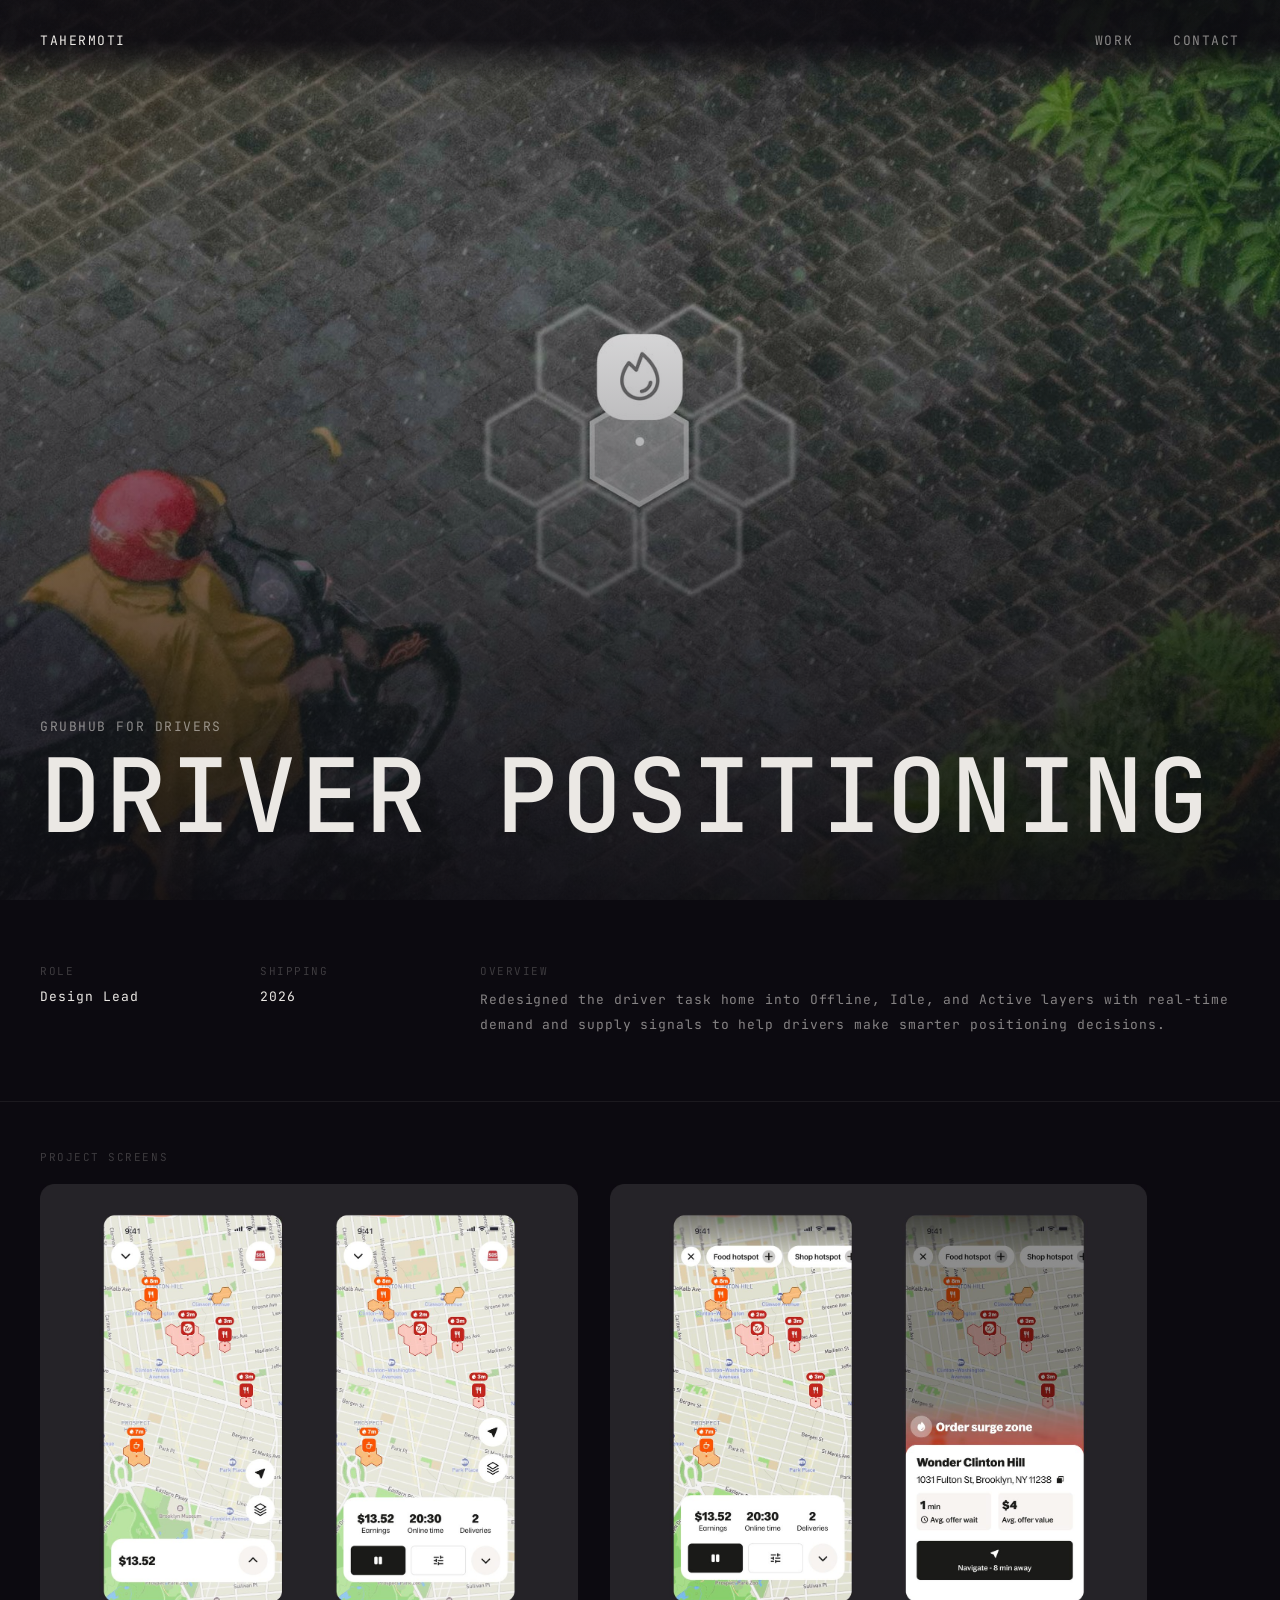
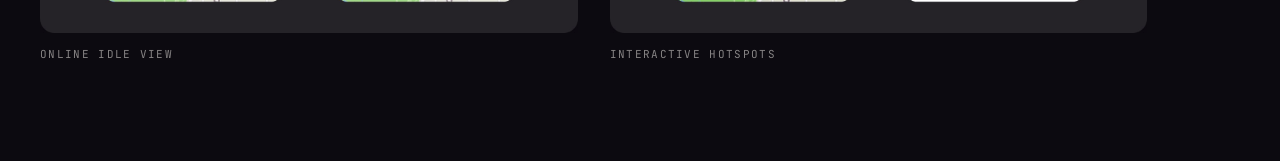
==== heatmaps.html @ c9257034 "Add content updates: hero images, rename, grid labels, link fixes, gallery reorder - Swap all hero i" ====
<!DOCTYPE html>
<html lang="en">
<head>
<meta charset="UTF-8">
<meta name="viewport" content="width=device-width, initial-scale=1.0">
<title>Driver Positioning — TAHERMOTI</title>
<link rel="preconnect" href="https://fonts.googleapis.com">
<link rel="preconnect" href="https://fonts.gstatic.com" crossorigin>
<link href="https://fonts.googleapis.com/css2?family=JetBrains+Mono:wght@400;500&display=swap" rel="stylesheet">
<style>
*, *::before, *::after { box-sizing: border-box; margin: 0; padding: 0; }
:root {
  --fg:   rgba(235,232,228,1);
  --fg-2: rgba(235,232,228,0.55);
  --fg-3: rgba(235,232,228,0.22);
  --fg-4: rgba(235,232,228,0.07);
  --bg:   #0C0A10;
  --mono: 'JetBrains Mono', monospace;
}
html { background: var(--bg); color: var(--fg); font-family: var(--mono); }
body { min-height: 100vh; }
a, button { font-family: var(--mono); cursor: pointer; text-decoration: none; color: inherit; }

/* NAV */
nav {
  display: flex;
  align-items: flex-start;
  padding: 32px 40px;
  position: fixed;
  top: 0; left: 0; right: 0;
  z-index: 100;
  background: linear-gradient(to bottom, rgba(12,10,16,0.85) 50%, transparent);
}
.nav-logo { font-size: 13px; letter-spacing: 0.12em; text-transform: uppercase; margin-right: auto; }
.nav-logo:hover { color: var(--fg-2); }
.nav-link { font-size: 13px; letter-spacing: 0.12em; text-transform: uppercase; color: var(--fg-2); margin-left: 40px; }
.nav-link:hover { color: var(--fg); }

/* HERO — full bleed with title overlaid */
.hero {
  position: relative;
  width: 100%;
  height: 100vh;
  overflow: hidden;
}
.hero-img {
  position: absolute;
  inset: 0;
  width: 100%; height: 100%;
  object-fit: cover;
  object-position: center 30%;
  display: block;
}
.hero-overlay {
  position: absolute;
  inset: 0;
  background: linear-gradient(to bottom,
    rgba(12,10,16,0.15) 0%,
    rgba(12,10,16,0.1)  30%,
    rgba(12,10,16,0.45) 65%,
    rgba(12,10,16,0.88) 100%);
}
.hero-text {
  position: absolute;
  bottom: 0; left: 0; right: 0;
  padding: 0 40px 56px;
}
.hero-platform {
  font-size: 13px; letter-spacing: 0.12em;
  color: var(--fg-2); margin-bottom: 12px;
  text-transform: uppercase;
}
.hero-title {
  font-size: clamp(48px, 8vw, 112px);
  letter-spacing: 0.04em;
  text-transform: uppercase;
  font-weight: 500;
  line-height: 0.95;
}

/* INFO ROW */
.info-row {
  display: grid;
  grid-template-columns: 180px 180px 1fr;
  gap: 40px;
  padding: 64px 40px 64px;
  border-bottom: 1px solid var(--fg-4);
}
.info-col-label {
  font-size: 11px; letter-spacing: 0.14em; text-transform: uppercase;
  color: var(--fg-3); margin-bottom: 10px;
}
.info-col-value { font-size: 13px; letter-spacing: 0.08em; color: var(--fg); }
.info-col-desc { font-size: 13px; letter-spacing: 0.07em; color: var(--fg-2); line-height: 1.9; }

/* GALLERY */
.gallery-wrap { padding: 48px 40px 100px; }
.gallery-label {
  font-size: 11px; letter-spacing: 0.14em; text-transform: uppercase;
  color: var(--fg-3); margin-bottom: 20px;
}
.gallery-scroll {
  display: flex;
  gap: 32px;
  overflow-x: auto;
  -ms-overflow-style: none;
  scrollbar-width: none;
  cursor: grab;
}
.gallery-scroll:active { cursor: grabbing; }
.gallery-scroll::-webkit-scrollbar { display: none; }
.gallery-item {
  flex-shrink: 0;
  width: clamp(380px, 42vw, 680px);
  display: flex;
  flex-direction: column;
  gap: 14px;
}
.gallery-item img {
  width: 100%; display: block;
  height: auto;
  border-radius: 2px;
}
.gallery-item-label {
  font-size: 11px; letter-spacing: 0.12em; text-transform: uppercase;
  color: var(--fg-2);
}
@media (max-width: 640px) {
  nav { padding: 20px 20px; }
  .hero { height: 55vh; }
  .hero-text { padding: 0 20px 36px; }
  .hero-title { font-size: clamp(36px, 11vw, 80px); }
  .info-row {
    grid-template-columns: 1fr;
    gap: 24px;
    padding: 36px 20px;
  }
  .gallery-wrap { padding: 32px 0 80px 20px; }
  .gallery-item { width: 78vw; }
}
</style>
</head>
<body>

<nav>
  <a class="nav-logo" href="index.html">TAHERMOTI</a>
  <a class="nav-link" href="index.html#work">WORK</a>
  <a class="nav-link" href="index.html">CONTACT</a>
</nav>

<div class="hero">
  <img class="hero-img" src="[data-uri]" alt="Heatmaps">
  <div class="hero-overlay"></div>
  <div class="hero-text">
    <div class="hero-platform">Grubhub for Drivers</div>
    <h1 class="hero-title">Driver Positioning</h1>
  </div>
</div>

<div class="info-row">
  <div>
    <div class="info-col-label">ROLE</div>
    <div class="info-col-value">Design Lead</div>
  </div>
  <div>
    <div class="info-col-label">SHIPPING</div>
    <div class="info-col-value">2026</div>
  </div>
  <div>
    <div class="info-col-label">OVERVIEW</div>
    <div class="info-col-desc">Redesigned the driver task home into Offline, Idle, and Active layers with real-time demand and supply signals to help drivers make smarter positioning decisions.</div>
  </div>
</div>

<div class="gallery-wrap">
  <div class="gallery-label">PROJECT SCREENS</div>
  <div class="gallery-scroll" id="gallery">
    <div class="gallery-item">
      <img src="[data-uri]" alt="ONLINE IDLE VIEW">
      <span class="gallery-item-label">Online Idle View</span>
    </div>
    <div class="gallery-item">
      <img src="[data-uri]" alt="INTERACTIVE HOTSPOTS">
      <span class="gallery-item-label">Interactive Hotspots</span>
    </div>
  </div>
</div>

<script>
const g = document.getElementById('gallery');
let down=false, sx, sl;
g.addEventListener('mousedown', e=>{ down=true; sx=e.pageX-g.offsetLeft; sl=g.scrollLeft; });
g.addEventListener('mouseleave',()=>down=false);
g.addEventListener('mouseup',()=>down=false);
g.addEventListener('mousemove', e=>{ if(!down)return; e.preventDefault(); g.scrollLeft=sl-(e.pageX-g.offsetLeft-sx)*1.2; });
const C='!<>-_\/[]{}=+*^?#@$%&0123456789ABCDEFGHIJKLMNOPQRSTUVWXYZ';
function sc(el){const o=el.dataset.o||el.textContent;el.dataset.o=o;let f=0,t=18;if(el._t)clearInterval(el._t);el._t=setInterval(()=>{const r=Math.floor(f/t*o.length);el.textContent=o.split('').map((c,i)=>{if(' .@:-'.includes(c))return c;if(i<r)return c;return C[Math.floor(Math.random()*C.length)];}).join('');if(++f>t){clearInterval(el._t);el.textContent=o;}},33);}
document.querySelectorAll('nav a').forEach(el=>el.addEventListener('mouseenter',()=>sc(el)));
</script>
</body>
</html>
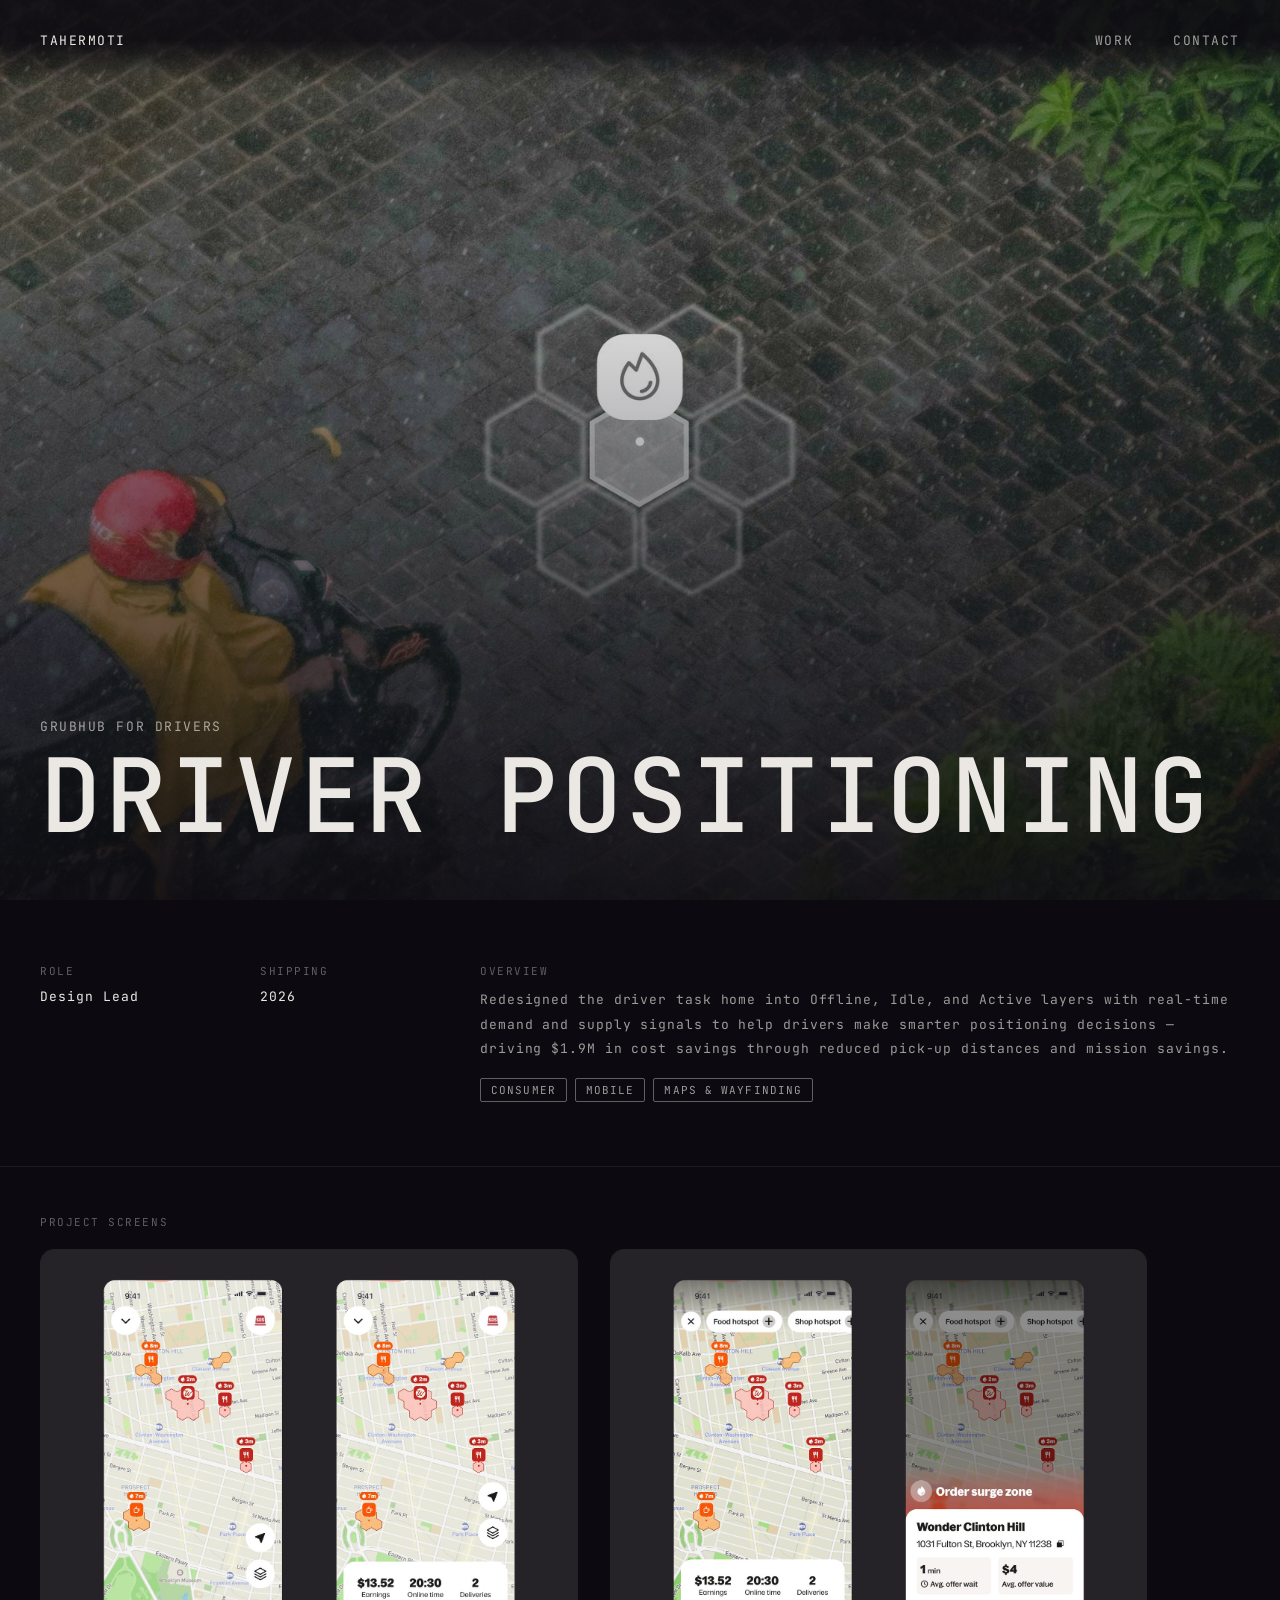
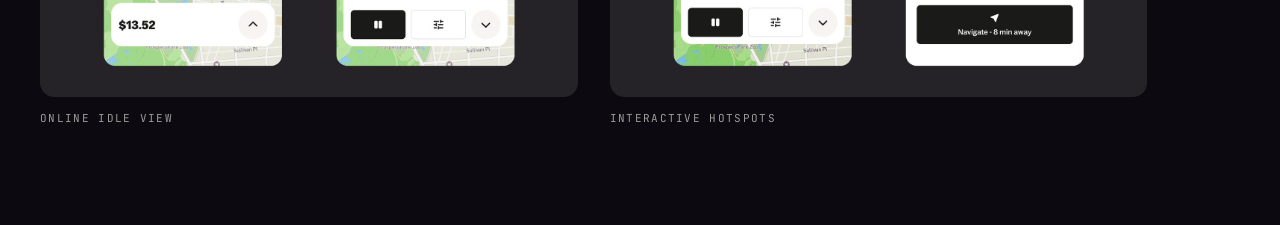
==== commit 8e9e67e9: "Update project galleries, add lightbox, overviews, and theme tags - Replace gallery images across Ta" ====
--- a/heatmaps.html
+++ b/heatmaps.html
@@ -11,8 +11,8 @@
 *, *::before, *::after { box-sizing: border-box; margin: 0; padding: 0; }
 :root {
   --fg:   rgba(235,232,228,1);
-  --fg-2: rgba(235,232,228,0.55);
-  --fg-3: rgba(235,232,228,0.22);
+  --fg-2: rgba(235,232,228,0.65);
+  --fg-3: rgba(235,232,228,0.38);
   --fg-4: rgba(235,232,228,0.07);
   --bg:   #0C0A10;
   --mono: 'JetBrains Mono', monospace;
@@ -138,6 +138,107 @@
   .gallery-wrap { padding: 32px 0 80px 20px; }
   .gallery-item { width: 78vw; }
 }
+
+/* Lightbox */
+.lightbox {
+  position: fixed;
+  inset: 0;
+  background: rgba(0,0,0,0.9);
+  z-index: 1000;
+  display: flex;
+  align-items: center;
+  justify-content: center;
+  opacity: 0;
+  pointer-events: none;
+  transition: opacity 0.22s ease;
+}
+.lightbox.open {
+  opacity: 1;
+  pointer-events: all;
+}
+.lightbox-inner {
+  display: flex;
+  flex-direction: column;
+  align-items: center;
+  gap: 16px;
+  transform: scale(0.93);
+  opacity: 0;
+  transition: transform 0.28s cubic-bezier(0.16, 1, 0.3, 1), opacity 0.22s ease;
+  max-width: 90vw;
+}
+.lightbox.open .lightbox-inner {
+  transform: scale(1);
+  opacity: 1;
+}
+.lightbox-img {
+  max-width: 90vw;
+  max-height: 78vh;
+  object-fit: contain;
+  border-radius: 6px;
+  display: block;
+}
+.lightbox-label {
+  color: rgba(255,255,255,0.5);
+  font-size: 11px;
+  letter-spacing: 0.1em;
+  text-transform: uppercase;
+}
+.lightbox-close {
+  position: absolute;
+  top: 20px;
+  right: 24px;
+  background: none;
+  border: none;
+  color: rgba(255,255,255,0.7);
+  cursor: pointer;
+  padding: 8px;
+  line-height: 1;
+  font-size: 22px;
+  transition: color 0.15s;
+}
+.lightbox-close:hover { color: #fff; }
+.lightbox-nav {
+  position: fixed;
+  top: 50%;
+  transform: translateY(-50%);
+  background: rgba(255,255,255,0.07);
+  border: 1px solid rgba(255,255,255,0.12);
+  color: rgba(255,255,255,0.8);
+  border-radius: 50%;
+  width: 44px;
+  height: 44px;
+  display: flex;
+  align-items: center;
+  justify-content: center;
+  cursor: pointer;
+  transition: background 0.15s, color 0.15s;
+  font-size: 18px;
+}
+.lightbox-nav:hover { background: rgba(255,255,255,0.14); color: #fff; }
+.lightbox-prev { left: 20px; }
+.lightbox-next { right: 20px; }
+@media (max-width: 768px) {
+  .lightbox-nav { display: none; }
+}
+.gallery-item img { cursor: pointer; }
+
+
+.theme-tags {
+  display: flex;
+  flex-wrap: wrap;
+  gap: 8px;
+  margin-top: 16px;
+}
+.theme-tag {
+  font-size: 11px;
+  letter-spacing: 0.1em;
+  text-transform: uppercase;
+  color: var(--fg-2);
+  border: 1px solid var(--fg-3);
+  border-radius: 2px;
+  padding: 4px 10px;
+}
+
 </style>
 </head>
 <body>
@@ -168,7 +269,12 @@
   </div>
   <div>
     <div class="info-col-label">OVERVIEW</div>
-    <div class="info-col-desc">Redesigned the driver task home into Offline, Idle, and Active layers with real-time demand and supply signals to help drivers make smarter positioning decisions.</div>
+    <div class="info-col-desc">Redesigned the driver task home into Offline, Idle, and Active layers with real-time demand and supply signals to help drivers make smarter positioning decisions — driving $1.9M in cost savings through reduced pick-up distances and mission savings.</div>
+    <div class="theme-tags">
+      <span class="theme-tag">Consumer</span>
+      <span class="theme-tag">Mobile</span>
+      <span class="theme-tag">Maps & Wayfinding</span>
+    </div>
   </div>
 </div>
 
@@ -196,6 +302,83 @@
 const C='!<>-_\/[]{}=+*^?#@$%&0123456789ABCDEFGHIJKLMNOPQRSTUVWXYZ';
 function sc(el){const o=el.dataset.o||el.textContent;el.dataset.o=o;let f=0,t=18;if(el._t)clearInterval(el._t);el._t=setInterval(()=>{const r=Math.floor(f/t*o.length);el.textContent=o.split('').map((c,i)=>{if(' .@:-'.includes(c))return c;if(i<r)return c;return C[Math.floor(Math.random()*C.length)];}).join('');if(++f>t){clearInterval(el._t);el.textContent=o;}},33);}
 document.querySelectorAll('nav a').forEach(el=>el.addEventListener('mouseenter',()=>sc(el)));
+
+// Lightbox
+document.addEventListener('DOMContentLoaded', function(){
+  const lb = document.getElementById('lightbox');
+  const lbImg = document.getElementById('lb-img');
+  const lbLabel = document.getElementById('lb-label');
+  const lbClose = document.getElementById('lb-close');
+  const lbPrev = document.getElementById('lb-prev');
+  const lbNext = document.getElementById('lb-next');
+
+  const items = Array.from(document.querySelectorAll('.gallery-item'));
+  let current = 0;
+  let dragging = false;
+
+  function openLightbox(idx) {
+    current = idx;
+    const item = items[idx];
+    const img = item.querySelector('img');
+    const label = item.querySelector('.gallery-item-label');
+    lbImg.src = img.src;
+    lbLabel.textContent = label ? label.textContent : '';
+    lb.classList.add('open');
+    document.body.style.overflow = 'hidden';
+  }
+
+  function closeLightbox() {
+    lb.classList.remove('open');
+    document.body.style.overflow = '';
+  }
+
+  function showPrev() { openLightbox((current - 1 + items.length) % items.length); }
+  function showNext() { openLightbox((current + 1) % items.length); }
+
+  // Track drag vs click on gallery scroll
+  const gallery = document.getElementById('gallery');
+  let mouseDownX = 0;
+  gallery.addEventListener('mousedown', e => { mouseDownX = e.clientX; });
+
+  items.forEach((item, i) => {
+    item.querySelector('img').addEventListener('click', e => {
+      if (Math.abs(e.clientX - mouseDownX) > 5) return; // was a drag, not a click
+      openLightbox(i);
+    });
+  });
+
+  lbClose.addEventListener('click', closeLightbox);
+  lb.addEventListener('click', e => { if (e.target === lb) closeLightbox(); });
+  lbPrev.addEventListener('click', showPrev);
+  lbNext.addEventListener('click', showNext);
+
+  document.addEventListener('keydown', e => {
+    if (!lb.classList.contains('open')) return;
+    if (e.key === 'Escape') closeLightbox();
+    if (e.key === 'ArrowLeft') showPrev();
+    if (e.key === 'ArrowRight') showNext();
+  });
+
+  // Swipe support
+  let touchStartX = 0;
+  lb.addEventListener('touchstart', e => { touchStartX = e.touches[0].clientX; }, { passive: true });
+  lb.addEventListener('touchend', e => {
+    const dx = e.changedTouches[0].clientX - touchStartX;
+    if (Math.abs(dx) > 50) { dx < 0 ? showNext() : showPrev(); }
+  });
+});
+
 </script>
+
+<div class="lightbox" id="lightbox" role="dialog" aria-modal="true">
+  <button class="lightbox-close" id="lb-close" aria-label="Close">&#x2715;</button>
+  <button class="lightbox-nav lightbox-prev" id="lb-prev" aria-label="Previous">&#8592;</button>
+  <div class="lightbox-inner" id="lb-inner">
+    <img class="lightbox-img" id="lb-img" src="" alt="" />
+    <span class="lightbox-label" id="lb-label"></span>
+  </div>
+  <button class="lightbox-nav lightbox-next" id="lb-next" aria-label="Next">&#8594;</button>
+</div>
+
 </body>
 </html>
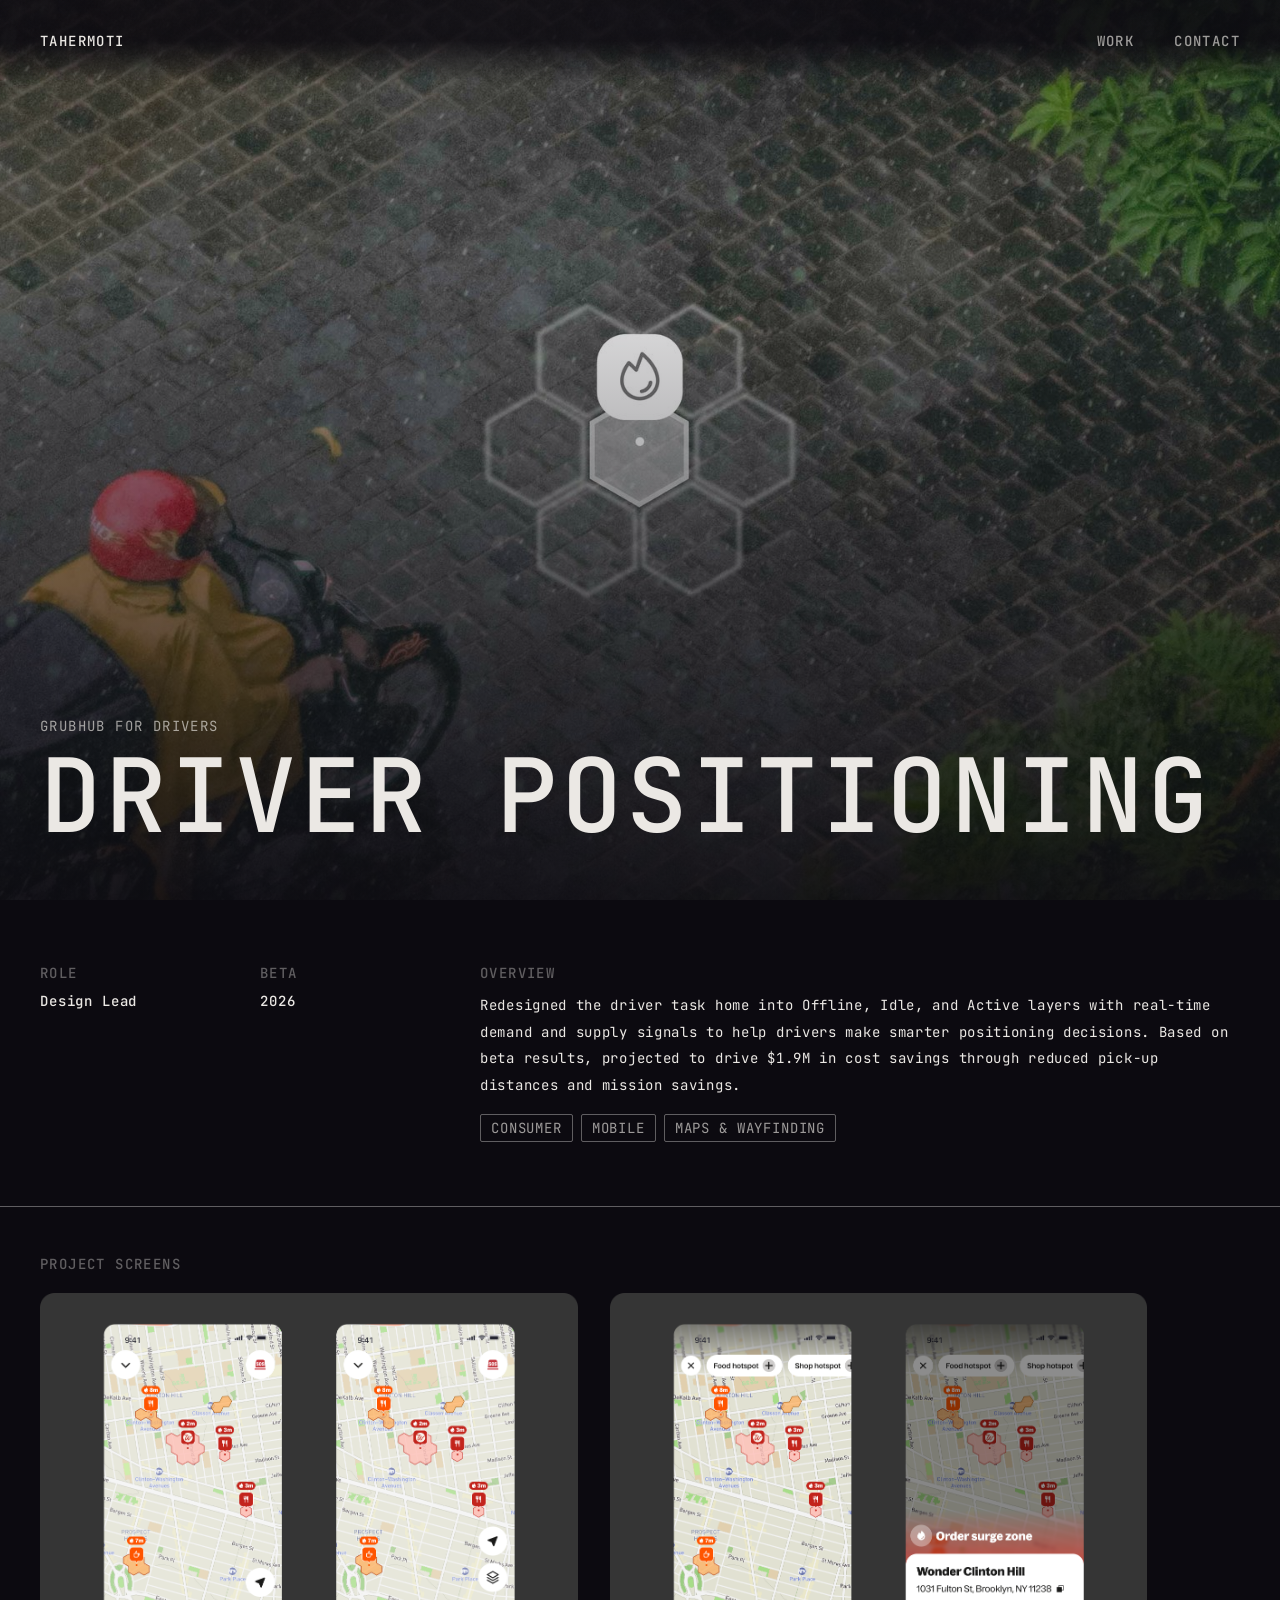
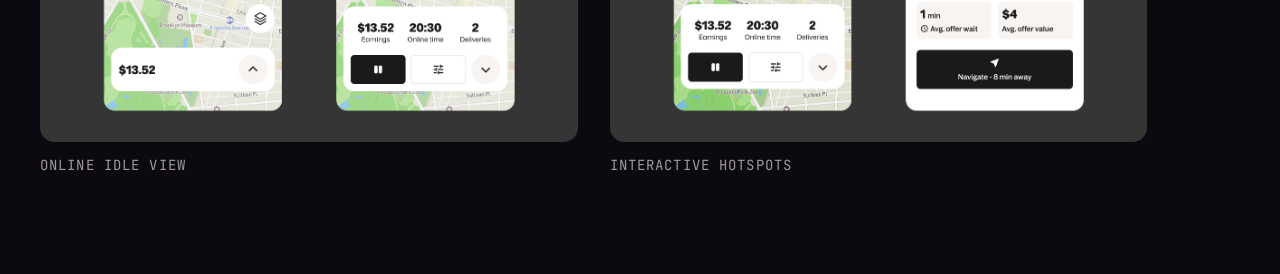
==== commit ea711706: "Add password gate, lightbox, typography updates, beta labels, and project overviews - Password gate " ====
--- a/heatmaps.html
+++ b/heatmaps.html
@@ -31,9 +31,9 @@
   z-index: 100;
   background: linear-gradient(to bottom, rgba(12,10,16,0.85) 50%, transparent);
 }
-.nav-logo { font-size: 13px; letter-spacing: 0.12em; text-transform: uppercase; margin-right: auto; }
+.nav-logo { font-size: 14px; font-weight: 500; letter-spacing: 0.10em; text-transform: uppercase; margin-right: auto; }
 .nav-logo:hover { color: var(--fg-2); }
-.nav-link { font-size: 13px; letter-spacing: 0.12em; text-transform: uppercase; color: var(--fg-2); margin-left: 40px; }
+.nav-link { font-size: 14px; font-weight: 500; letter-spacing: 0.10em; text-transform: uppercase; color: var(--fg-2); margin-left: 40px; }
 .nav-link:hover { color: var(--fg); }
 
 /* HERO — full bleed with title overlaid */
@@ -66,7 +66,7 @@
   padding: 0 40px 56px;
 }
 .hero-platform {
-  font-size: 13px; letter-spacing: 0.12em;
+  font-size: 14px; letter-spacing: 0.10em;
   color: var(--fg-2); margin-bottom: 12px;
   text-transform: uppercase;
 }
@@ -84,19 +84,19 @@
   grid-template-columns: 180px 180px 1fr;
   gap: 40px;
   padding: 64px 40px 64px;
-  border-bottom: 1px solid var(--fg-4);
+  border-bottom: 1px solid var(--fg-3);
 }
 .info-col-label {
-  font-size: 11px; letter-spacing: 0.14em; text-transform: uppercase;
+  font-size: 14px; font-weight: 500; letter-spacing: 0.10em; text-transform: uppercase;
   color: var(--fg-3); margin-bottom: 10px;
 }
-.info-col-value { font-size: 13px; letter-spacing: 0.08em; color: var(--fg); }
-.info-col-desc { font-size: 13px; letter-spacing: 0.07em; color: var(--fg-2); line-height: 1.9; }
+.info-col-value { font-size: 14px; font-weight: 500; letter-spacing: 0.06em; color: var(--fg); }
+.info-col-desc { font-size: 14px; letter-spacing: 0.05em; color: var(--fg); line-height: 1.9; max-width: 750px; }
 
 /* GALLERY */
 .gallery-wrap { padding: 48px 40px 100px; }
 .gallery-label {
-  font-size: 11px; letter-spacing: 0.14em; text-transform: uppercase;
+  font-size: 14px; font-weight: 500; letter-spacing: 0.10em; text-transform: uppercase;
   color: var(--fg-3); margin-bottom: 20px;
 }
 .gallery-scroll {
@@ -122,7 +122,7 @@
   border-radius: 2px;
 }
 .gallery-item-label {
-  font-size: 11px; letter-spacing: 0.12em; text-transform: uppercase;
+  font-size: 14px; letter-spacing: 0.08em; text-transform: uppercase;
   color: var(--fg-2);
 }
 @media (max-width: 640px) {
@@ -178,9 +178,9 @@
   display: block;
 }
 .lightbox-label {
-  color: rgba(255,255,255,0.5);
-  font-size: 11px;
-  letter-spacing: 0.1em;
+  color: var(--fg-2);
+  font-size: 14px;
+  letter-spacing: 0.06em;
   text-transform: uppercase;
 }
 .lightbox-close {
@@ -189,21 +189,21 @@
   right: 24px;
   background: none;
   border: none;
-  color: rgba(255,255,255,0.7);
+  color: var(--fg-2);
   cursor: pointer;
   padding: 8px;
   line-height: 1;
   font-size: 22px;
   transition: color 0.15s;
 }
-.lightbox-close:hover { color: #fff; }
+.lightbox-close:hover { color: var(--fg); }
 .lightbox-nav {
   position: fixed;
   top: 50%;
   transform: translateY(-50%);
   background: rgba(255,255,255,0.07);
-  border: 1px solid rgba(255,255,255,0.12);
-  color: rgba(255,255,255,0.8);
+  border: 1px solid var(--fg-3);
+  color: var(--fg-2);
   border-radius: 50%;
   width: 44px;
   height: 44px;
@@ -214,7 +214,7 @@
   transition: background 0.15s, color 0.15s;
   font-size: 18px;
 }
-.lightbox-nav:hover { background: rgba(255,255,255,0.14); color: #fff; }
+.lightbox-nav:hover { background: rgba(235,232,228,0.14); color: var(--fg); }
 .lightbox-prev { left: 20px; }
 .lightbox-next { right: 20px; }
 @media (max-width: 768px) {
@@ -230,8 +230,8 @@
   margin-top: 16px;
 }
 .theme-tag {
-  font-size: 11px;
-  letter-spacing: 0.1em;
+  font-size: 14px;
+  letter-spacing: 0.06em;
   text-transform: uppercase;
   color: var(--fg-2);
   border: 1px solid var(--fg-3);
@@ -264,12 +264,12 @@
     <div class="info-col-value">Design Lead</div>
   </div>
   <div>
-    <div class="info-col-label">SHIPPING</div>
+    <div class="info-col-label">BETA</div>
     <div class="info-col-value">2026</div>
   </div>
   <div>
     <div class="info-col-label">OVERVIEW</div>
-    <div class="info-col-desc">Redesigned the driver task home into Offline, Idle, and Active layers with real-time demand and supply signals to help drivers make smarter positioning decisions — driving $1.9M in cost savings through reduced pick-up distances and mission savings.</div>
+    <div class="info-col-desc">Redesigned the driver task home into Offline, Idle, and Active layers with real-time demand and supply signals to help drivers make smarter positioning decisions. Based on beta results, projected to drive $1.9M in cost savings through reduced pick-up distances and mission savings.</div>
     <div class="theme-tags">
       <span class="theme-tag">Consumer</span>
       <span class="theme-tag">Mobile</span>
@@ -282,11 +282,11 @@
   <div class="gallery-label">PROJECT SCREENS</div>
   <div class="gallery-scroll" id="gallery">
     <div class="gallery-item">
-      <img src="[data-uri]" alt="ONLINE IDLE VIEW">
+      <img src="[data-uri]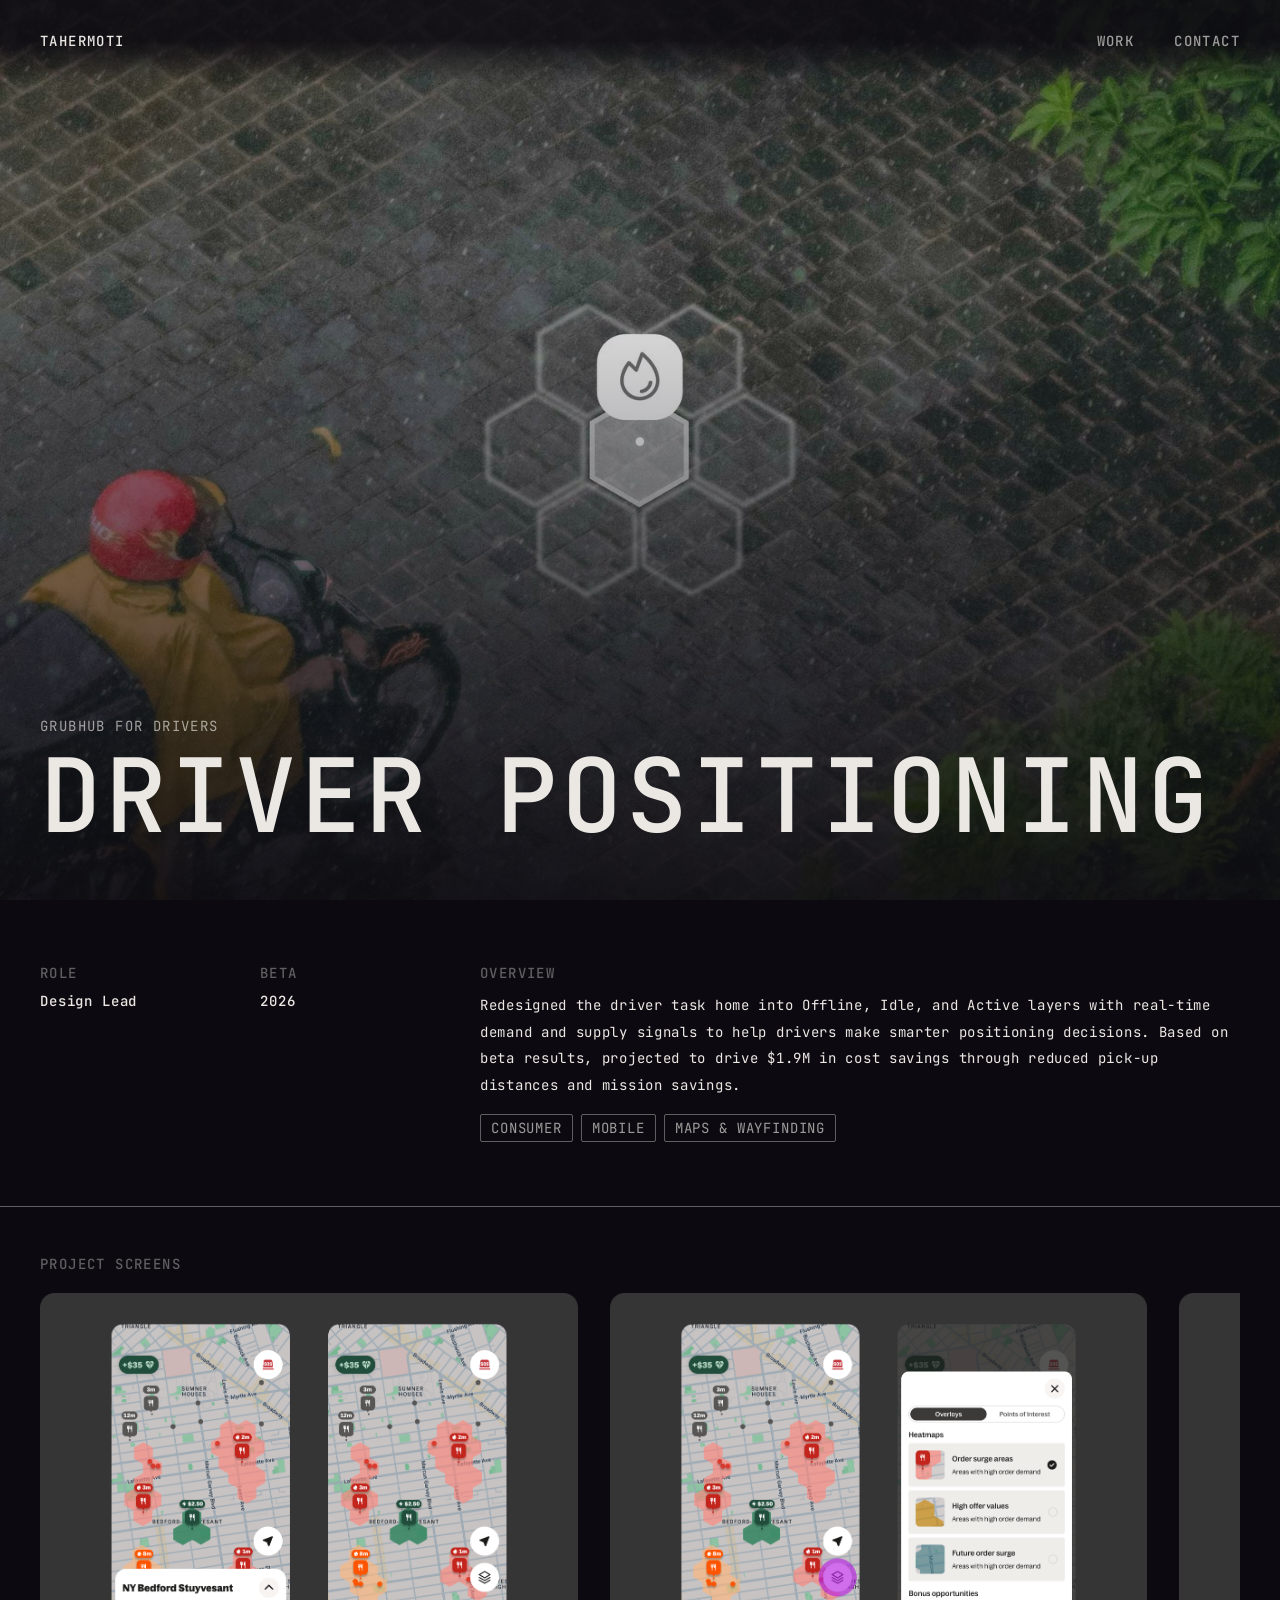
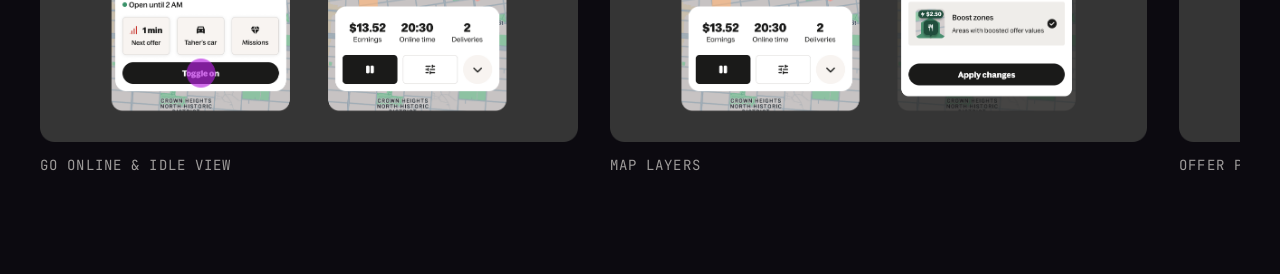
==== commit 209f9e68: "Update heatmaps project gallery with new screens Replaced 2 placeholder images with 8 new project sc" ====
--- a/heatmaps.html
+++ b/heatmaps.html
@@ -1,6 +1,15 @@
 <!DOCTYPE html>
 <html lang="en">
 <head>
+    <script defer src="/_vercel/insights/script.js"></script>
+    <!-- Google tag (gtag.js) -->
+    <script async src="https://www.googletagmanager.com/gtag/js?id=G-L690CL5VLW"></script>
+    <script>
+      window.dataLayer = window.dataLayer || [];
+      function gtag(){dataLayer.push(arguments);}
+      gtag('js', new Date());
+      gtag('config', 'G-L690CL5VLW');
+    </script>
 <meta charset="UTF-8">
 <meta name="viewport" content="width=device-width, initial-scale=1.0">
 <title>Driver Positioning — TAHERMOTI</title>
@@ -280,14 +289,38 @@
 
 <div class="gallery-wrap">
   <div class="gallery-label">PROJECT SCREENS</div>
-  <div class="gallery-scroll" id="gallery">
-    <div class="gallery-item">
-      <img src="[data-uri]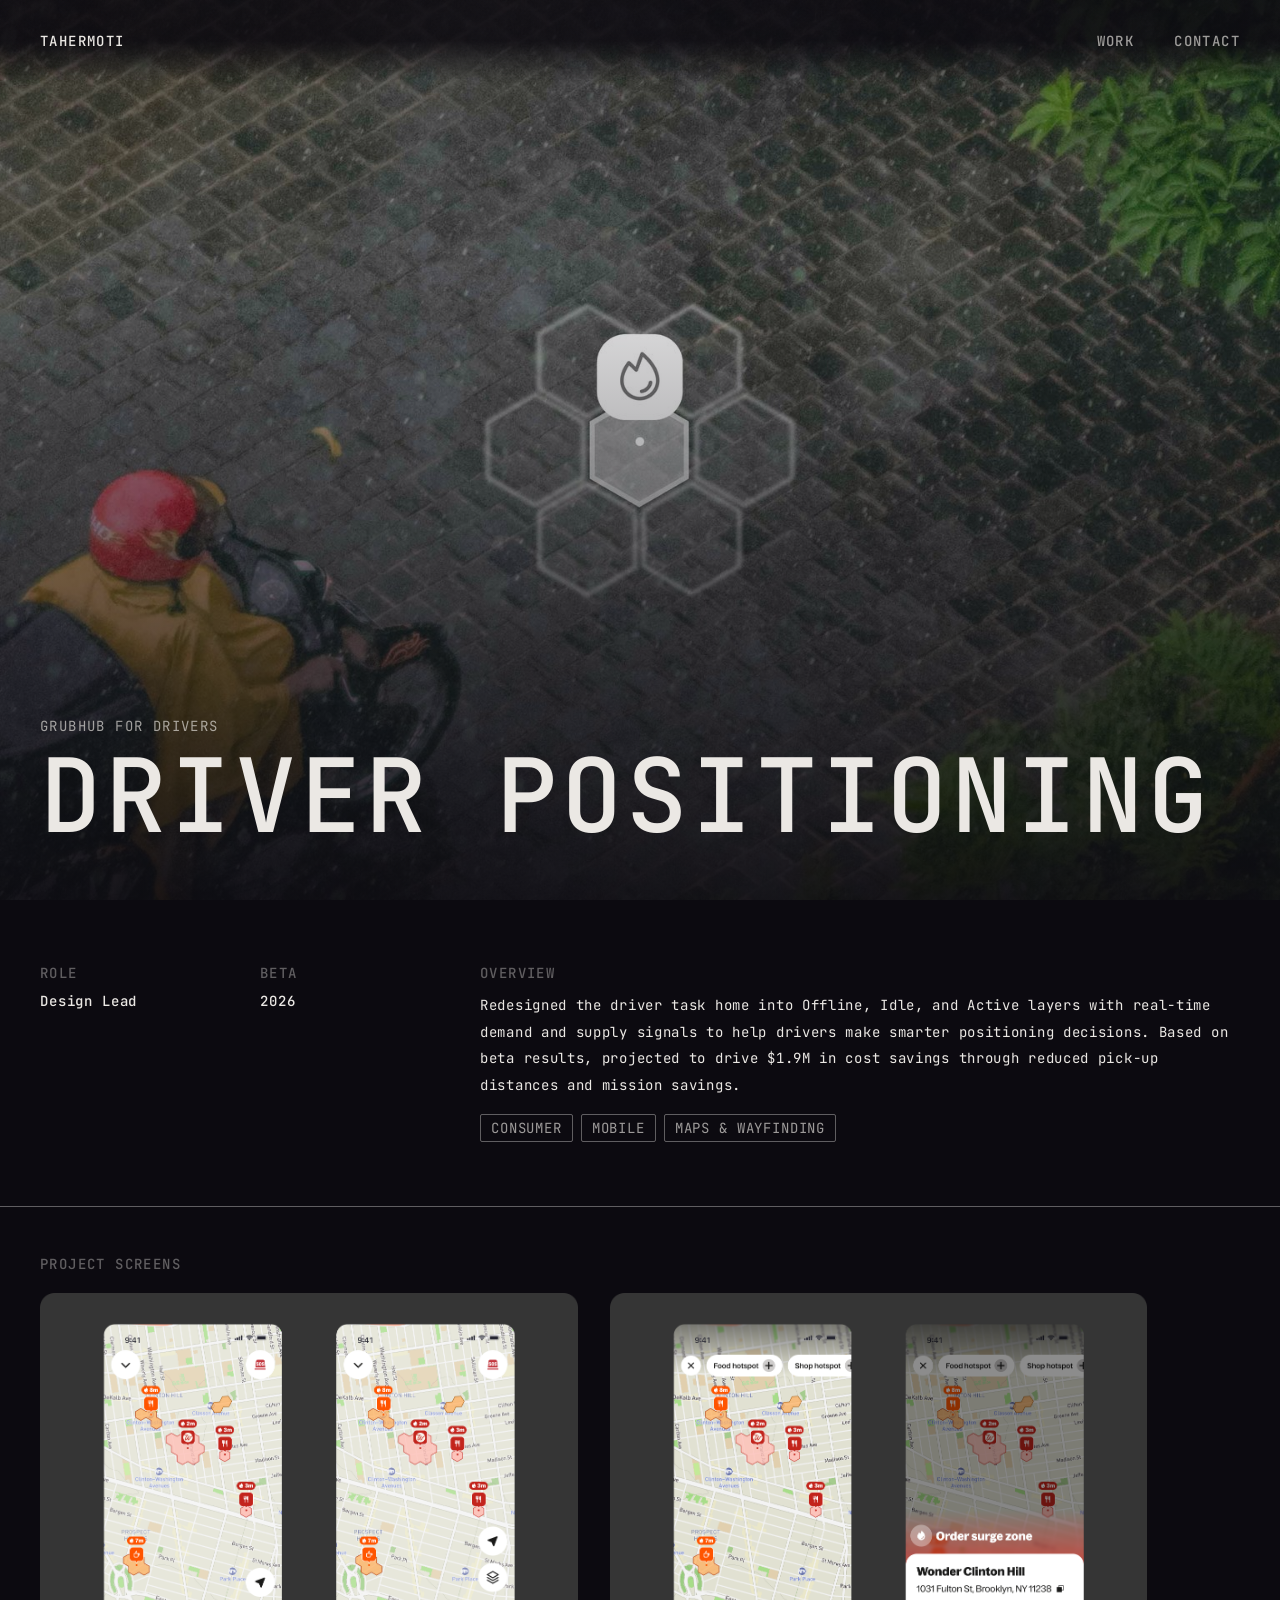
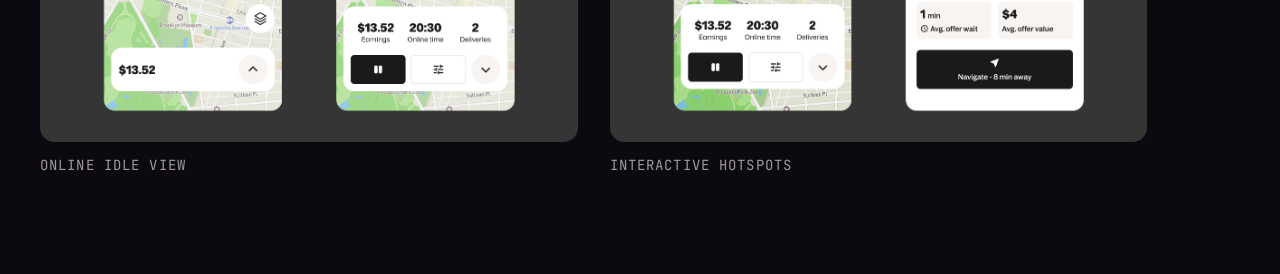
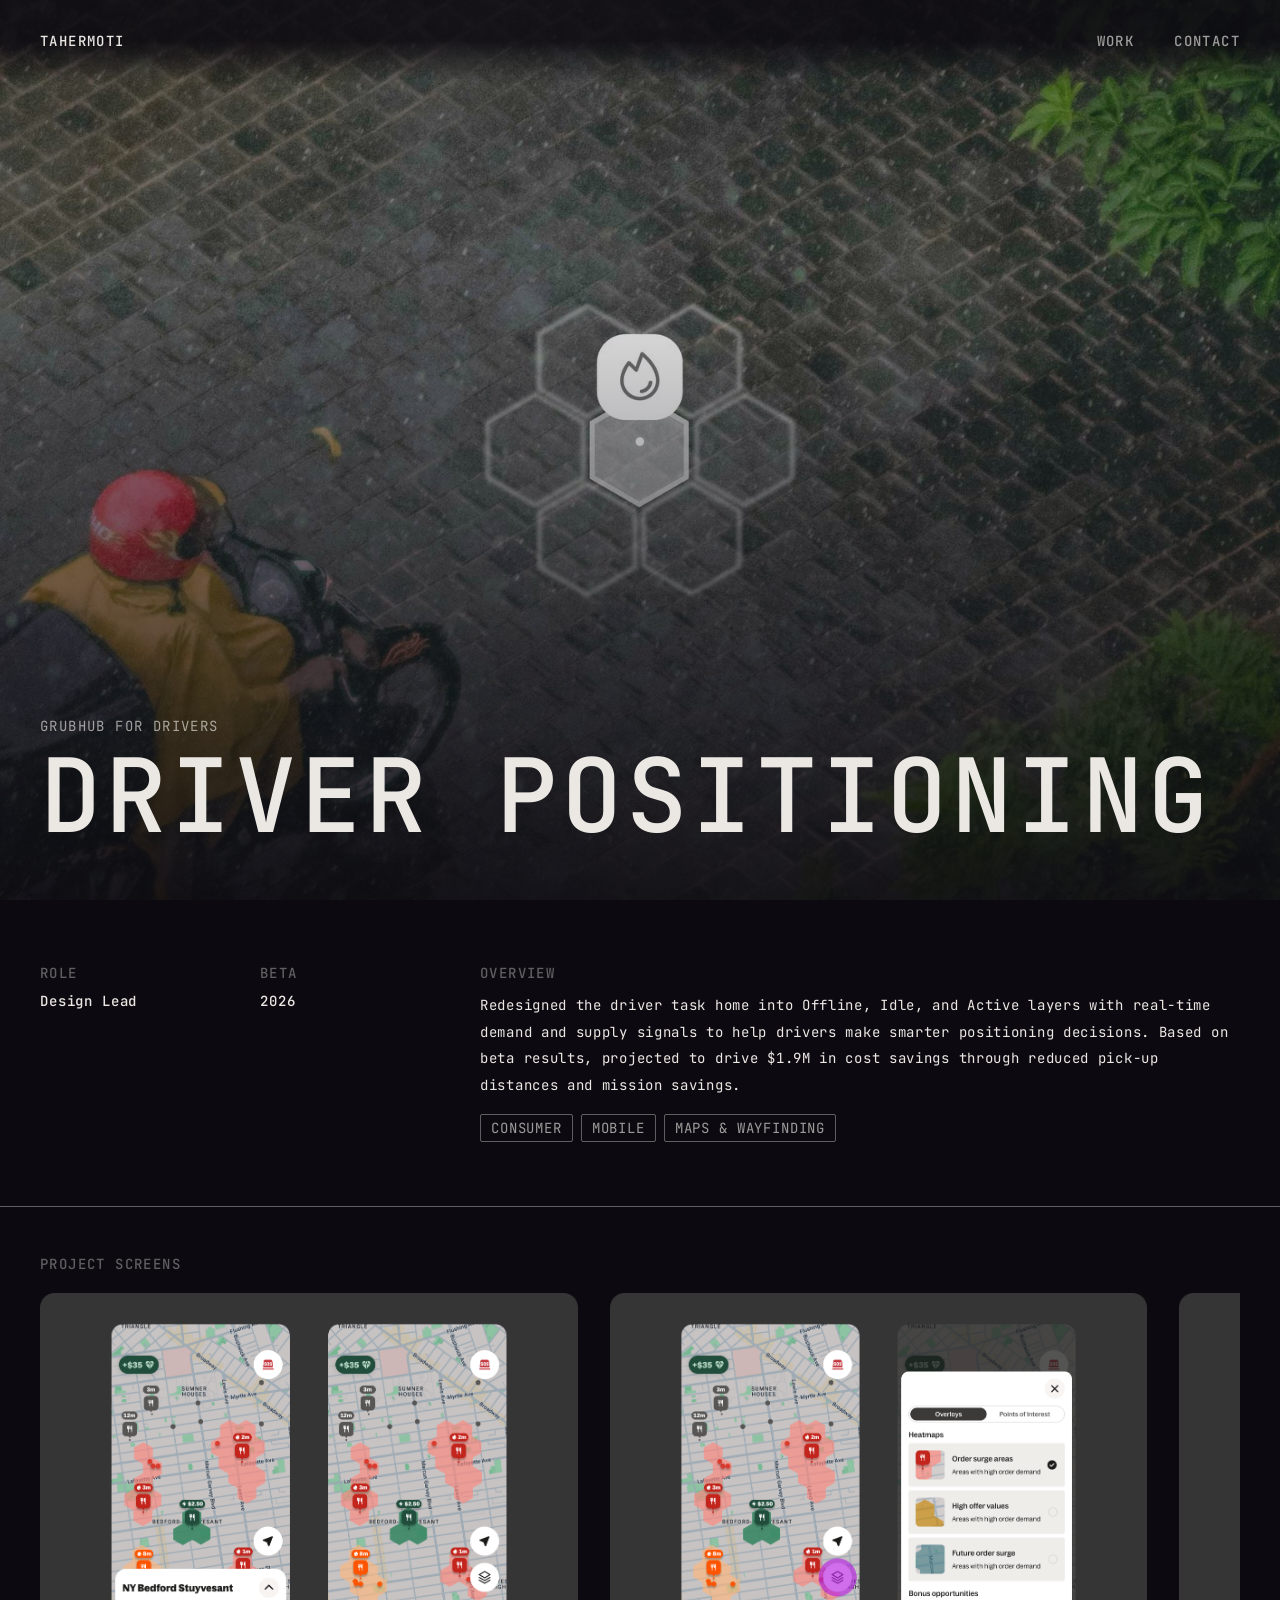
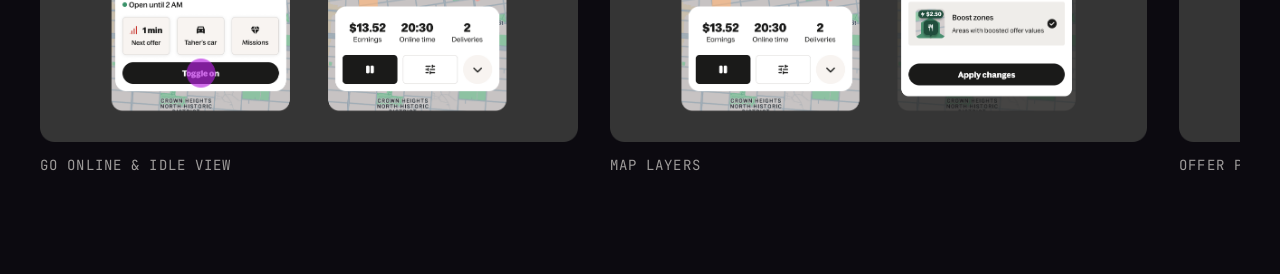
